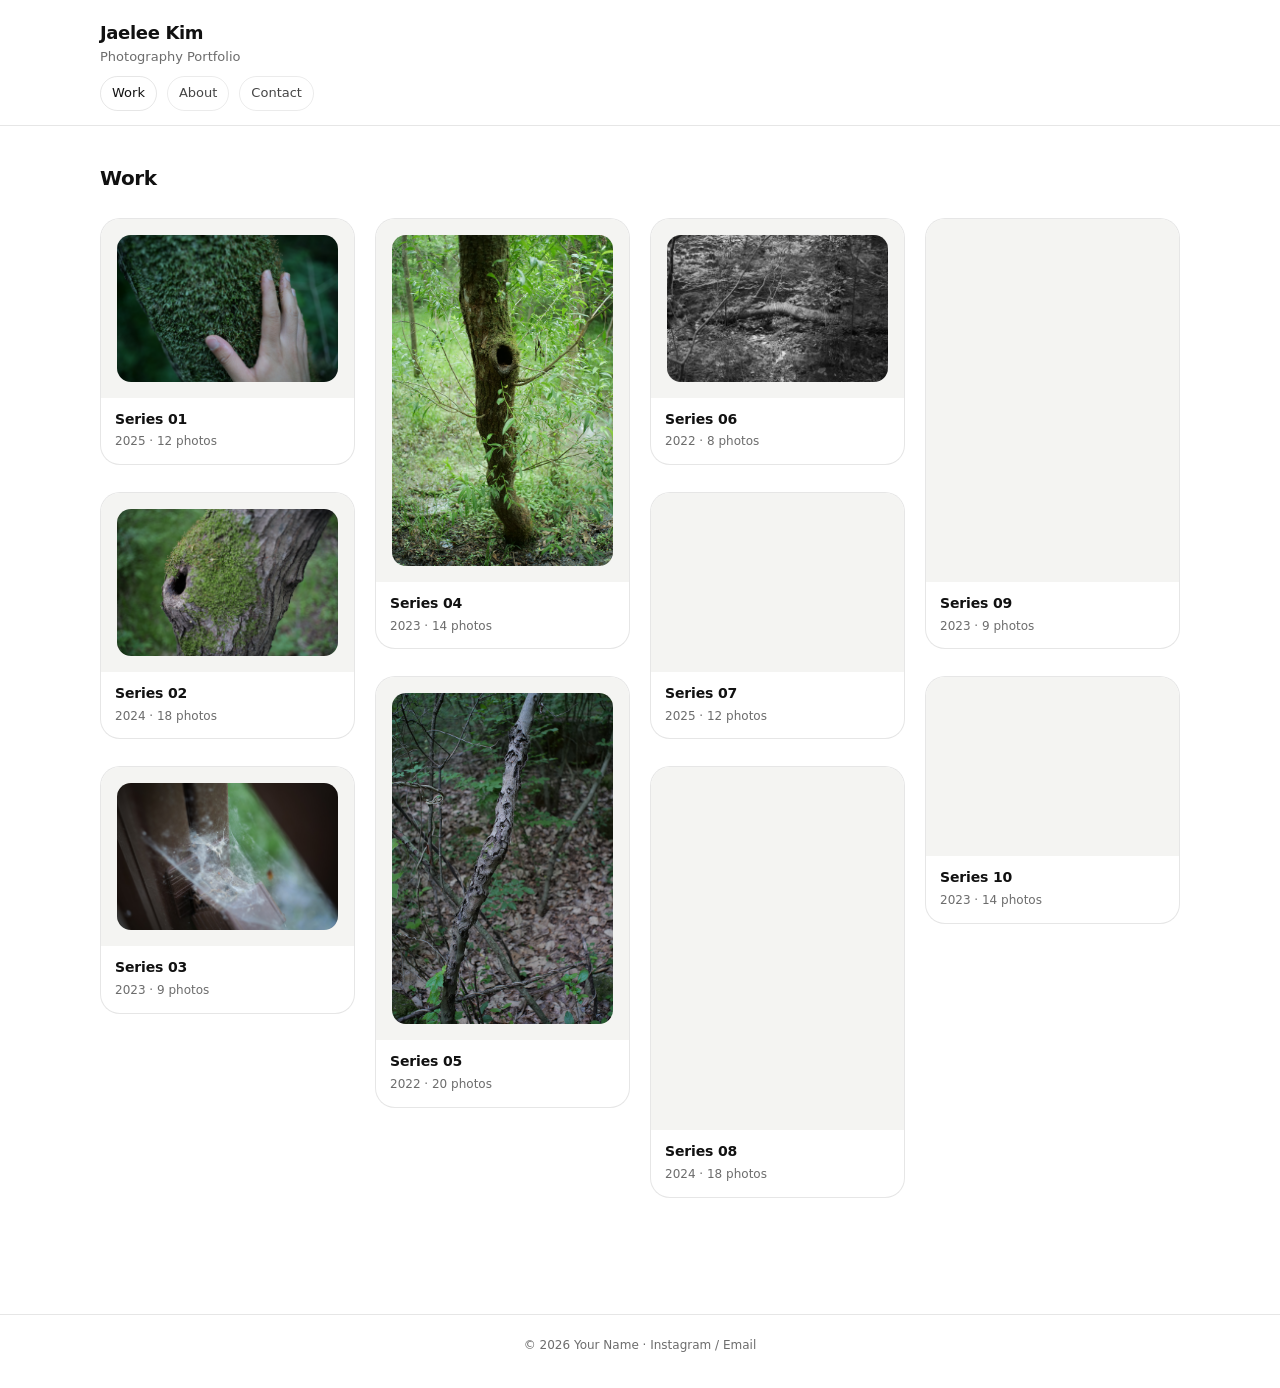
==== index.html @ 005517a9 "initial" ====
<!doctype html>
<html lang="ko">

<head>
    <meta charset="utf-8" />
    <meta name="viewport" content="width=device-width, initial-scale=1" />
    <title>Portfolio</title>
    <link rel="stylesheet" href="styles.css" />
</head>

<body>
    <header class="header">
        <div class="header-inner">
            <div class="brand">
                <h1>Jaelee Kim</h1>
                <p>Photography Portfolio</p>
            </div>

            <nav class="nav" aria-label="메뉴">
                <a class="is-active" href="index.html">Work</a>
                <a href="about.html">About</a>
                <a href="contact.html">Contact</a>
            </nav>

        </div>
    </header>

    <main class="main">
        <section class="intro">
            <h2>Work</h2>
            <p><!--썸네일 그리드(전시 카탈로그 느낌). 사진은 잘리지 않고, 프레임 안에 여백이 남도록.--></p>
        </section>

        <!-- ✅ A안 Masonry -->
        <section class="masonry" aria-label="작업 썸네일">

            <a class="card" href="#">
                <figure class="thumb">
                    <img src="assets/img/01.webp" alt="작업 01" loading="lazy" decoding="async">
                </figure>
                <div class="meta">
                    <div class="title">Series 01</div>
                    <div class="desc">2025 · 12 photos</div>
                </div>
            </a>

            <a class="card" href="#">
                <figure class="thumb">
                    <img src="assets/img/02.webp" alt="작업 02" loading="lazy" decoding="async">
                </figure>
                <div class="meta">
                    <div class="title">Series 02</div>
                    <div class="desc">2024 · 18 photos</div>
                </div>
            </a>

            <a class="card" href="#">
                <figure class="thumb">
                    <img src="assets/img/03.webp" alt="작업 03" loading="lazy" decoding="async">
                </figure>
                <div class="meta">
                    <div class="title">Series 03</div>
                    <div class="desc">2023 · 9 photos</div>
                </div>
            </a>

            <a class="card" href="#">
                <figure class="thumb">
                    <img src="assets/img/04.webp" alt="작업 04" loading="lazy" decoding="async">
                </figure>
                <div class="meta">
                    <div class="title">Series 04</div>
                    <div class="desc">2023 · 14 photos</div>
                </div>
            </a>

            <a class="card" href="#">
                <figure class="thumb">
                    <img src="assets/img/05.webp" alt="작업 05" loading="lazy" decoding="async">
                </figure>
                <div class="meta">
                    <div class="title">Series 05</div>
                    <div class="desc">2022 · 20 photos</div>
                </div>
            </a>

            <a class="card" href="#">
                <figure class="thumb">
                    <img src="assets/img/06.webp" alt="작업 06" loading="lazy" decoding="async">
                </figure>
                <div class="meta">
                    <div class="title">Series 06</div>
                    <div class="desc">2022 · 8 photos</div>
                </div>
            </a>

            <a class="card" href="#">
                <figure class="thumb">
                    <img src="assets/img/07.webp" alt="작업 07" loading="lazy" decoding="async">
                </figure>
                <div class="meta">
                    <div class="title">Series 07</div>
                    <div class="desc">2025 · 12 photos</div>
                </div>
            </a>

            <a class="card" href="#">
                <figure class="thumb">
                    <img src="assets/img/08.webp" alt="작업 08" loading="lazy" decoding="async">
                </figure>
                <div class="meta">
                    <div class="title">Series 08</div>
                    <div class="desc">2024 · 18 photos</div>
                </div>
            </a>

            <a class="card" href="#">
                <figure class="thumb">
                    <img src="assets/img/09.webp" alt="작업 09" loading="lazy" decoding="async">
                </figure>
                <div class="meta">
                    <div class="title">Series 09</div>
                    <div class="desc">2023 · 9 photos</div>
                </div>
            </a>

            <a class="card" href="#">
                <figure class="thumb">
                    <img src="assets/img/10.webp" alt="작업 10" loading="lazy" decoding="async">
                </figure>
                <div class="meta">
                    <div class="title">Series 10</div>
                    <div class="desc">2023 · 14 photos</div>
                </div>
            </a>

        </section>
    </main>

    <footer class="footer">
        © <span id="y"></span> Your Name · Instagram / Email
    </footer>

    <script>
        document.getElementById("y").textContent = new Date().getFullYear();
    </script>
</body>

</html>
---- styles.css ----
/* =========================
   0) 기본 세팅
========================= */
:root {
    --bg: #ffffff;
    --ink: #111;
    --muted: rgba(17, 17, 17, .62);
    --line: rgba(17, 17, 17, .10);
    --paper: #f4f4f2;
    /* 사진 주변 여백(종이) 톤 */
    --max: 1120px;

    --radius: 20px;
    --radius2: 14px;

    --gap: 16px;
    /* 타일 사이 간격 */
    --pad: 16px;
    /* 사진 주변 여백(액자) */
}

* {
    box-sizing: border-box;
}

html,
body {
    height: 100%;
}

body {
    margin: 0;
    font-family: system-ui, -apple-system, Segoe UI, Roboto, "Noto Sans KR", sans-serif;
    background: var(--bg);
    color: var(--ink);
    line-height: 1.4;
}

/* =========================
   1) 상단
========================= */
.header {
    position: sticky;
    top: 0;
    z-index: 50;
    background: rgba(255, 255, 255, .86);
    backdrop-filter: blur(12px);
    border-bottom: 1px solid var(--line);
}

.header-inner {
    max-width: var(--max);
    margin: 0 auto;
    padding: 18px 16px 14px;
    display: grid;
    gap: 10px;
}

.brand {
    display: grid;
    gap: 3px;
}

.brand h1 {
    margin: 0;
    font-size: 18px;
    letter-spacing: -0.02em;
    font-weight: 680;
}

.brand p {
    margin: 0;
    font-size: 13px;
    color: var(--muted);
}

.nav {
    display: flex;
    gap: 10px;
    flex-wrap: wrap;
}

.nav a {
    text-decoration: none;
    color: inherit;
    font-size: 13px;
    padding: 7px 11px;
    border-radius: 999px;
    border: 1px solid var(--line);
    opacity: .78;
}

.nav a.is-active {
    opacity: 1;
}

/* =========================
   2) 본문
========================= */
.main {
    max-width: var(--max);
    margin: 0 auto;
    padding: 22px 16px 70px;
}

.intro {
    display: grid;
    gap: 8px;
    margin: 10px 0 18px;
}

.intro h2 {
    margin: 0;
    font-size: 20px;
    letter-spacing: -0.02em;
}

.intro p {
    margin: 0;
    font-size: 14px;
    color: var(--muted);
    max-width: 62ch;
}

/* =========================
   3) A안 핵심: Masonry (컬럼 기반)
   - 깔끔하고 빈 공간이 적음
========================= */
.masonry {
    column-count: 2;
    /* 모바일: 2열 */
    column-gap: var(--gap);
}

/* 한 타일이 column 중간에서 쪼개지지 않게 */
.card {
    display: inline-block;
    width: 100%;
    margin: 0 0 var(--gap);
    text-decoration: none;
    color: inherit;

    border: 1px solid var(--line);
    border-radius: var(--radius);
    overflow: hidden;
    background: #fff;

    break-inside: avoid;
    -webkit-column-break-inside: avoid;

    transform: translateY(0);
    transition: transform 140ms ease, box-shadow 140ms ease;
}

.card:hover {
    transform: translateY(-2px);
    box-shadow: 0 16px 40px rgba(0, 0, 0, .08);
}

.card:focus-visible {
    outline: 3px solid rgba(17, 17, 17, .35);
    outline-offset: 3px;
}

/* ✅ 사진이 꽉 차지 않게: 액자 + 종이톤 */
.thumb {
    margin: 0;
    padding: var(--pad);
    background: var(--paper);
    display: grid;
    place-items: center;
}

.thumb img {
    width: 100%;
    height: auto;
    /* 비율 유지 */
    display: block;
    border-radius: var(--radius2);
    object-fit: contain;
    /* 안전장치 */
}

/* 메타 */
.meta {
    padding: 12px 14px 14px;
    display: grid;
    gap: 4px;
}

.title {
    font-size: 14px;
    font-weight: 680;
    letter-spacing: -0.01em;
}

.desc {
    font-size: 12px;
    color: var(--muted);
}

/* =========================
   4) 반응형
========================= */
@media (min-width: 768px) {
    .header-inner {
        padding: 20px 20px 14px;
    }

    .main {
        padding: 28px 20px 90px;
    }

    .masonry {
        column-count: 3;
    }
}

@media (min-width: 1100px) {
    .masonry {
        column-count: 4;
    }

    :root {
        --gap: 20px;
    }
}

/* =========================
   5) 푸터
========================= */
.footer {
    border-top: 1px solid var(--line);
    padding: 22px 16px 34px;
    color: var(--muted);
    font-size: 12px;
    text-align: center;
}

/* =========================
   6) About / Contact 공용
========================= */
.page {
    max-width: var(--max);
    margin: 0 auto;
    padding: 22px 16px 80px;
}

.panel {
    border: 1px solid var(--line);
    border-radius: var(--radius);
    background: #fff;
    overflow: hidden;
}

.panel-inner {
    padding: 18px 16px;
    display: grid;
    gap: 14px;
}

.kicker {
    font-size: 12px;
    color: var(--muted);
    letter-spacing: 0.02em;
    text-transform: uppercase;
}

.page-title {
    margin: 0;
    font-size: 22px;
    letter-spacing: -0.02em;
}

.prose {
    color: rgba(17, 17, 17, .82);
    font-size: 14px;
    line-height: 1.65;
    display: grid;
    gap: 12px;
    max-width: 70ch;
}

.list {
    margin: 0;
    padding-left: 18px;
    color: rgba(17, 17, 17, .82);
    line-height: 1.65;
}

.links {
    display: grid;
    gap: 10px;
    margin-top: 6px;
}

.link-row {
    display: flex;
    flex-wrap: wrap;
    gap: 10px;
    align-items: center;
    padding: 12px 12px;
    border: 1px solid var(--line);
    border-radius: 14px;
    background: var(--paper);
}

.badge {
    font-size: 12px;
    color: var(--muted);
    border: 1px solid var(--line);
    padding: 4px 8px;
    border-radius: 999px;
    background: rgba(255, 255, 255, .7);
}

.a {
    color: inherit;
    text-decoration: none;
    font-size: 14px;
    font-weight: 650;
    letter-spacing: -0.01em;
}

.a:hover {
    text-decoration: underline;
}

.note {
    font-size: 12px;
    color: var(--muted);
}

/* 반응형 보정 */
@media (min-width: 768px) {
    .page {
        padding: 28px 20px 100px;
    }

    .panel-inner {
        padding: 22px 20px;
    }
}
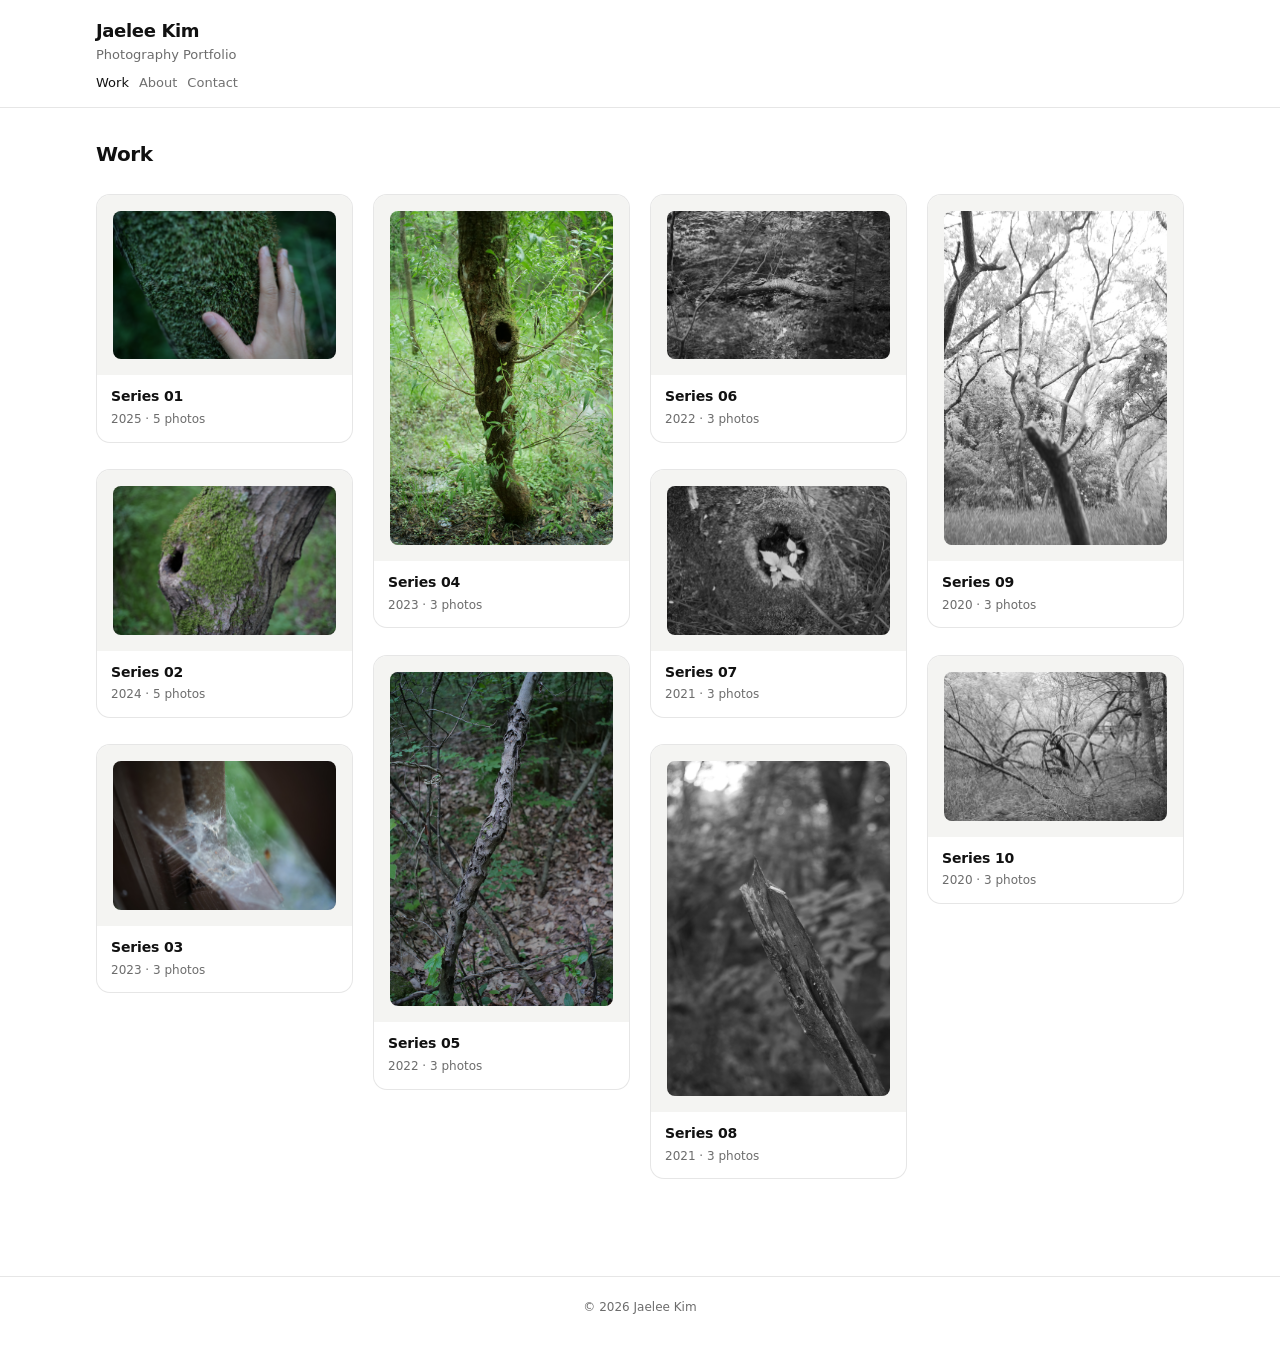
==== commit ab288eea: "update" ====
--- a/index.html
+++ b/index.html
@@ -32,118 +32,120 @@
         </section>
 
         <!-- ✅ A안 Masonry -->
-        <section class="masonry" aria-label="작업 썸네일">
+        <section class="masonry" id="masonry" aria-label="작업 썸네일"></section>
+        <!-- <a class="card" href="#">
+            <figure class="thumb">
+                <img src="assets/img/01.webp" alt="작업 01" loading="lazy" decoding="async">
+            </figure>
+            <div class="meta">
+                <div class="title">Series 01</div>
+                <div class="desc">2025 · 12 photos</div>
+            </div>
+        </a>
 
-            <a class="card" href="#">
-                <figure class="thumb">
-                    <img src="assets/img/01.webp" alt="작업 01" loading="lazy" decoding="async">
-                </figure>
-                <div class="meta">
-                    <div class="title">Series 01</div>
-                    <div class="desc">2025 · 12 photos</div>
-                </div>
-            </a>
+        <a class="card" href="#">
+            <figure class="thumb">
+                <img src="assets/img/02.webp" alt="작업 02" loading="lazy" decoding="async">
+            </figure>
+            <div class="meta">
+                <div class="title">Series 02</div>
+                <div class="desc">2024 · 18 photos</div>
+            </div>
+        </a>
 
-            <a class="card" href="#">
-                <figure class="thumb">
-                    <img src="assets/img/02.webp" alt="작업 02" loading="lazy" decoding="async">
-                </figure>
-                <div class="meta">
-                    <div class="title">Series 02</div>
-                    <div class="desc">2024 · 18 photos</div>
-                </div>
-            </a>
+        <a class="card" href="#">
+            <figure class="thumb">
+                <img src="assets/img/03.webp" alt="작업 03" loading="lazy" decoding="async">
+            </figure>
+            <div class="meta">
+                <div class="title">Series 03</div>
+                <div class="desc">2023 · 9 photos</div>
+            </div>
+        </a>
 
-            <a class="card" href="#">
-                <figure class="thumb">
-                    <img src="assets/img/03.webp" alt="작업 03" loading="lazy" decoding="async">
-                </figure>
-                <div class="meta">
-                    <div class="title">Series 03</div>
-                    <div class="desc">2023 · 9 photos</div>
-                </div>
-            </a>
+        <a class="card" href="#">
+            <figure class="thumb">
+                <img src="assets/img/04.webp" alt="작업 04" loading="lazy" decoding="async">
+            </figure>
+            <div class="meta">
+                <div class="title">Series 04</div>
+                <div class="desc">2023 · 14 photos</div>
+            </div>
+        </a>
 
-            <a class="card" href="#">
-                <figure class="thumb">
-                    <img src="assets/img/04.webp" alt="작업 04" loading="lazy" decoding="async">
-                </figure>
-                <div class="meta">
-                    <div class="title">Series 04</div>
-                    <div class="desc">2023 · 14 photos</div>
-                </div>
-            </a>
+        <a class="card" href="#">
+            <figure class="thumb">
+                <img src="assets/img/05.webp" alt="작업 05" loading="lazy" decoding="async">
+            </figure>
+            <div class="meta">
+                <div class="title">Series 05</div>
+                <div class="desc">2022 · 20 photos</div>
+            </div>
+        </a>
 
-            <a class="card" href="#">
-                <figure class="thumb">
-                    <img src="assets/img/05.webp" alt="작업 05" loading="lazy" decoding="async">
-                </figure>
-                <div class="meta">
-                    <div class="title">Series 05</div>
-                    <div class="desc">2022 · 20 photos</div>
-                </div>
-            </a>
+        <a class="card" href="#">
+            <figure class="thumb">
+                <img src="assets/img/06.webp" alt="작업 06" loading="lazy" decoding="async">
+            </figure>
+            <div class="meta">
+                <div class="title">Series 06</div>
+                <div class="desc">2022 · 8 photos</div>
+            </div>
+        </a>
 
-            <a class="card" href="#">
-                <figure class="thumb">
-                    <img src="assets/img/06.webp" alt="작업 06" loading="lazy" decoding="async">
-                </figure>
-                <div class="meta">
-                    <div class="title">Series 06</div>
-                    <div class="desc">2022 · 8 photos</div>
-                </div>
-            </a>
+        <a class="card" href="#">
+            <figure class="thumb">
+                <img src="assets/img/07.webp" alt="작업 07" loading="lazy" decoding="async">
+            </figure>
+            <div class="meta">
+                <div class="title">Series 07</div>
+                <div class="desc">2025 · 12 photos</div>
+            </div>
+        </a>
 
-            <a class="card" href="#">
-                <figure class="thumb">
-                    <img src="assets/img/07.webp" alt="작업 07" loading="lazy" decoding="async">
-                </figure>
-                <div class="meta">
-                    <div class="title">Series 07</div>
-                    <div class="desc">2025 · 12 photos</div>
-                </div>
-            </a>
+        <a class="card" href="#">
+            <figure class="thumb">
+                <img src="assets/img/08.webp" alt="작업 08" loading="lazy" decoding="async">
+            </figure>
+            <div class="meta">
+                <div class="title">Series 08</div>
+                <div class="desc">2024 · 18 photos</div>
+            </div>
+        </a>
 
-            <a class="card" href="#">
-                <figure class="thumb">
-                    <img src="assets/img/08.webp" alt="작업 08" loading="lazy" decoding="async">
-                </figure>
-                <div class="meta">
-                    <div class="title">Series 08</div>
-                    <div class="desc">2024 · 18 photos</div>
-                </div>
-            </a>
+        <a class="card" href="#">
+            <figure class="thumb">
+                <img src="assets/img/09.webp" alt="작업 09" loading="lazy" decoding="async">
+            </figure>
+            <div class="meta">
+                <div class="title">Series 09</div>
+                <div class="desc">2023 · 9 photos</div>
+            </div>
+        </a>
 
-            <a class="card" href="#">
-                <figure class="thumb">
-                    <img src="assets/img/09.webp" alt="작업 09" loading="lazy" decoding="async">
-                </figure>
-                <div class="meta">
-                    <div class="title">Series 09</div>
-                    <div class="desc">2023 · 9 photos</div>
-                </div>
-            </a>
-
-            <a class="card" href="#">
-                <figure class="thumb">
-                    <img src="assets/img/10.webp" alt="작업 10" loading="lazy" decoding="async">
-                </figure>
-                <div class="meta">
-                    <div class="title">Series 10</div>
-                    <div class="desc">2023 · 14 photos</div>
-                </div>
-            </a>
+        <a class="card" href="#">
+            <figure class="thumb">
+                <img src="assets/img/10.webp" alt="작업 10" loading="lazy" decoding="async">
+            </figure>
+            <div class="meta">
+                <div class="title">Series 10</div>
+                <div class="desc">2023 · 14 photos</div>
+            </div>
+        </a> -->
 
         </section>
     </main>
 
     <footer class="footer">
-        © <span id="y"></span> Your Name · Instagram / Email
+        © <span id="y"></span> Jaelee Kim
     </footer>
 
     <script>
         document.getElementById("y").textContent = new Date().getFullYear();
     </script>
+
+    <script src="data.js"></script>
+    <script src="app.js"></script>
 </body>
 
 </html>
--- a/styles.css
+++ b/styles.css
@@ -10,12 +10,12 @@
     /* 사진 주변 여백(종이) 톤 */
     --max: 1120px;
 
-    --radius: 20px;
-    --radius2: 14px;
-
-    --gap: 16px;
+    --radius: 14px;
+    --radius2: 8px;
+
+    --gap: 20px;
     /* 타일 사이 간격 */
-    --pad: 16px;
+    --pad: 22px;
     /* 사진 주변 여백(액자) */
 }
 
@@ -84,10 +84,10 @@
     text-decoration: none;
     color: inherit;
     font-size: 13px;
-    padding: 7px 11px;
-    border-radius: 999px;
-    border: 1px solid var(--line);
-    opacity: .78;
+    padding: 0;
+    border: none;
+    border-radius: 0;
+    opacity: .6;
 }
 
 .nav a.is-active {
@@ -202,18 +202,18 @@
 /* =========================
    4) 반응형
 ========================= */
+.masonry {
+    column-count: 1;
+    /* 모바일: 1열(크게) */
+    column-gap: var(--gap);
+}
+
 @media (min-width: 768px) {
-    .header-inner {
-        padding: 20px 20px 14px;
+    .masonry {
+        column-count: 2;
     }
 
-    .main {
-        padding: 28px 20px 90px;
-    }
-
-    .masonry {
-        column-count: 3;
-    }
+    /* 태블릿: 2열 */
 }
 
 @media (min-width: 1100px) {
@@ -221,10 +221,13 @@
         column-count: 4;
     }
 
-    :root {
-        --gap: 20px;
-    }
-}
+    /* 데스크탑: 4열 */
+}
+
+:root {
+    --pad: 16px;
+}
+
 
 /* =========================
    5) 푸터
@@ -244,6 +247,9 @@
     max-width: var(--max);
     margin: 0 auto;
     padding: 22px 16px 80px;
+    /* max-width: 720px;
+    margin: 0 auto;
+    padding: 32px 16px 96px; */
 }
 
 .panel {
@@ -290,7 +296,7 @@
 
 .links {
     display: grid;
-    gap: 10px;
+    gap: 6px;
     margin-top: 6px;
 }
 
@@ -299,10 +305,10 @@
     flex-wrap: wrap;
     gap: 10px;
     align-items: center;
-    padding: 12px 12px;
-    border: 1px solid var(--line);
-    border-radius: 14px;
-    background: var(--paper);
+    padding: 0;
+    border: none;
+    border-radius: 0;
+    background: transparent;
 }
 
 .badge {
@@ -340,4 +346,226 @@
     .panel-inner {
         padding: 22px 20px;
     }
+}
+
+/* =========================
+   7) Work 상세 페이지
+========================= */
+.work-header {
+    display: grid;
+    gap: 10px;
+    margin: 10px 0 18px;
+}
+
+.breadcrumb {
+    font-size: 12px;
+    color: var(--muted);
+}
+
+.breadcrumb a {
+    color: inherit;
+    text-decoration: none;
+}
+
+.breadcrumb a:hover {
+    text-decoration: underline;
+}
+
+.work-title {
+    margin: 0;
+    font-size: 22px;
+    letter-spacing: -0.02em;
+    font-weight: 720;
+}
+
+.work-sub {
+    margin: 0;
+    font-size: 14px;
+    color: var(--muted);
+    max-width: 70ch;
+    line-height: 1.65;
+}
+
+/* 사진 리스트 */
+.photos {
+    max-width: 860px;
+    /* 취향: 720~980 */
+    margin: 0 auto;
+    display: grid;
+    gap: 18px;
+}
+
+/* 한 장(프레임 + 캡션) */
+.photo {
+    border: 1px solid var(--line);
+    border-radius: var(--radius);
+    overflow: hidden;
+    background: #fff;
+}
+
+.photo-frame {
+    margin: 0;
+    padding: var(--pad);
+    background: var(--paper);
+}
+
+.photo-frame img {
+    width: 100%;
+    height: auto;
+    display: block;
+    border-radius: var(--radius2);
+}
+
+.caption {
+    padding: 12px 14px 14px;
+    font-size: 13px;
+    color: rgba(17, 17, 17, .82);
+    line-height: 1.65;
+}
+
+/* 이전/다음 네비 */
+.pager {
+    margin-top: 26px;
+    display: flex;
+    gap: 10px;
+    flex-wrap: wrap;
+    justify-content: space-between;
+}
+
+.pager a {
+    text-decoration: none;
+    color: inherit;
+    font-size: 13px;
+    padding: 10px 12px;
+    border-radius: 999px;
+    border: 1px solid var(--line);
+    background: rgba(255, 255, 255, .7);
+}
+
+.pager a:hover {
+    box-shadow: 0 10px 22px rgba(0, 0, 0, .06);
+}
+
+/* =========================
+   8) 상세: 사진만 쭉(텍스트 최소)
+========================= */
+.photos-plain {
+    gap: 16px;
+}
+
+.photo-frame img {
+    cursor: zoom-in;
+}
+
+/* =========================
+   9) 라이트박스 (심플)
+========================= */
+.lightbox {
+    position: fixed;
+    inset: 0;
+    background: rgba(0, 0, 0, .86);
+    display: none;
+    place-items: center;
+    padding: 18px;
+    z-index: 200;
+}
+
+.lightbox.is-open {
+    display: grid;
+}
+
+.lightbox img {
+    max-width: min(1100px, 96vw);
+    max-height: 86vh;
+    width: auto;
+    height: auto;
+    border-radius: 14px;
+    box-shadow: 0 22px 70px rgba(0, 0, 0, .45);
+}
+
+.lb-close {
+    position: fixed;
+    top: 14px;
+    right: 14px;
+    width: 44px;
+    height: 44px;
+    border-radius: 999px;
+    border: 1px solid rgba(255, 255, 255, .25);
+    background: rgba(255, 255, 255, .08);
+    color: #fff;
+    font-size: 28px;
+    line-height: 1;
+    cursor: pointer;
+}
+
+.lb-close:hover {
+    background: rgba(255, 255, 255, .14);
+}
+
+/* =========================
+   Minimal series view (no cards)
+   시리즈 상세: 카드/둥근모서리/액자 제거
+========================= */
+.photos-plain {
+    gap: 26px;
+    /* 사진 사이 간격(취향) */
+}
+
+/* 카드 박스 제거 */
+.photo {
+    border: none;
+    border-radius: 0;
+    background: transparent;
+    overflow: visible;
+}
+
+/* 액자/종이톤 제거 */
+.photo-frame {
+    padding: 0;
+    background: transparent;
+}
+
+/* 이미지 모서리 직각 + 그림자/테두리 없음 */
+.photo-frame img {
+    border-radius: 0;
+    box-shadow: none;
+}
+
+/* 라이트박스 눌리는 힌트만 남기고 싶다면 */
+.photo-frame img {
+    cursor: zoom-in;
+}
+
+/* =========================
+   Minimal About / Contact
+========================= */
+.panel {
+    border: none;
+    border-radius: 0;
+    background: transparent;
+}
+
+.panel-inner {
+    padding: 0;
+}
+
+/* =========================
+   Series header minimal
+========================= */
+.work-header .breadcrumb,
+.work-header .work-sub {
+    display: none;
+}
+
+.work-header {
+    text-align: center;
+    margin: 64px 0 56px;
+}
+
+.work-title {
+    margin: 0;
+    font-size: 24px;
+    /* 기존보다 조금 또렷하게 */
+    font-weight: 600;
+    letter-spacing: -0.01em;
 }
